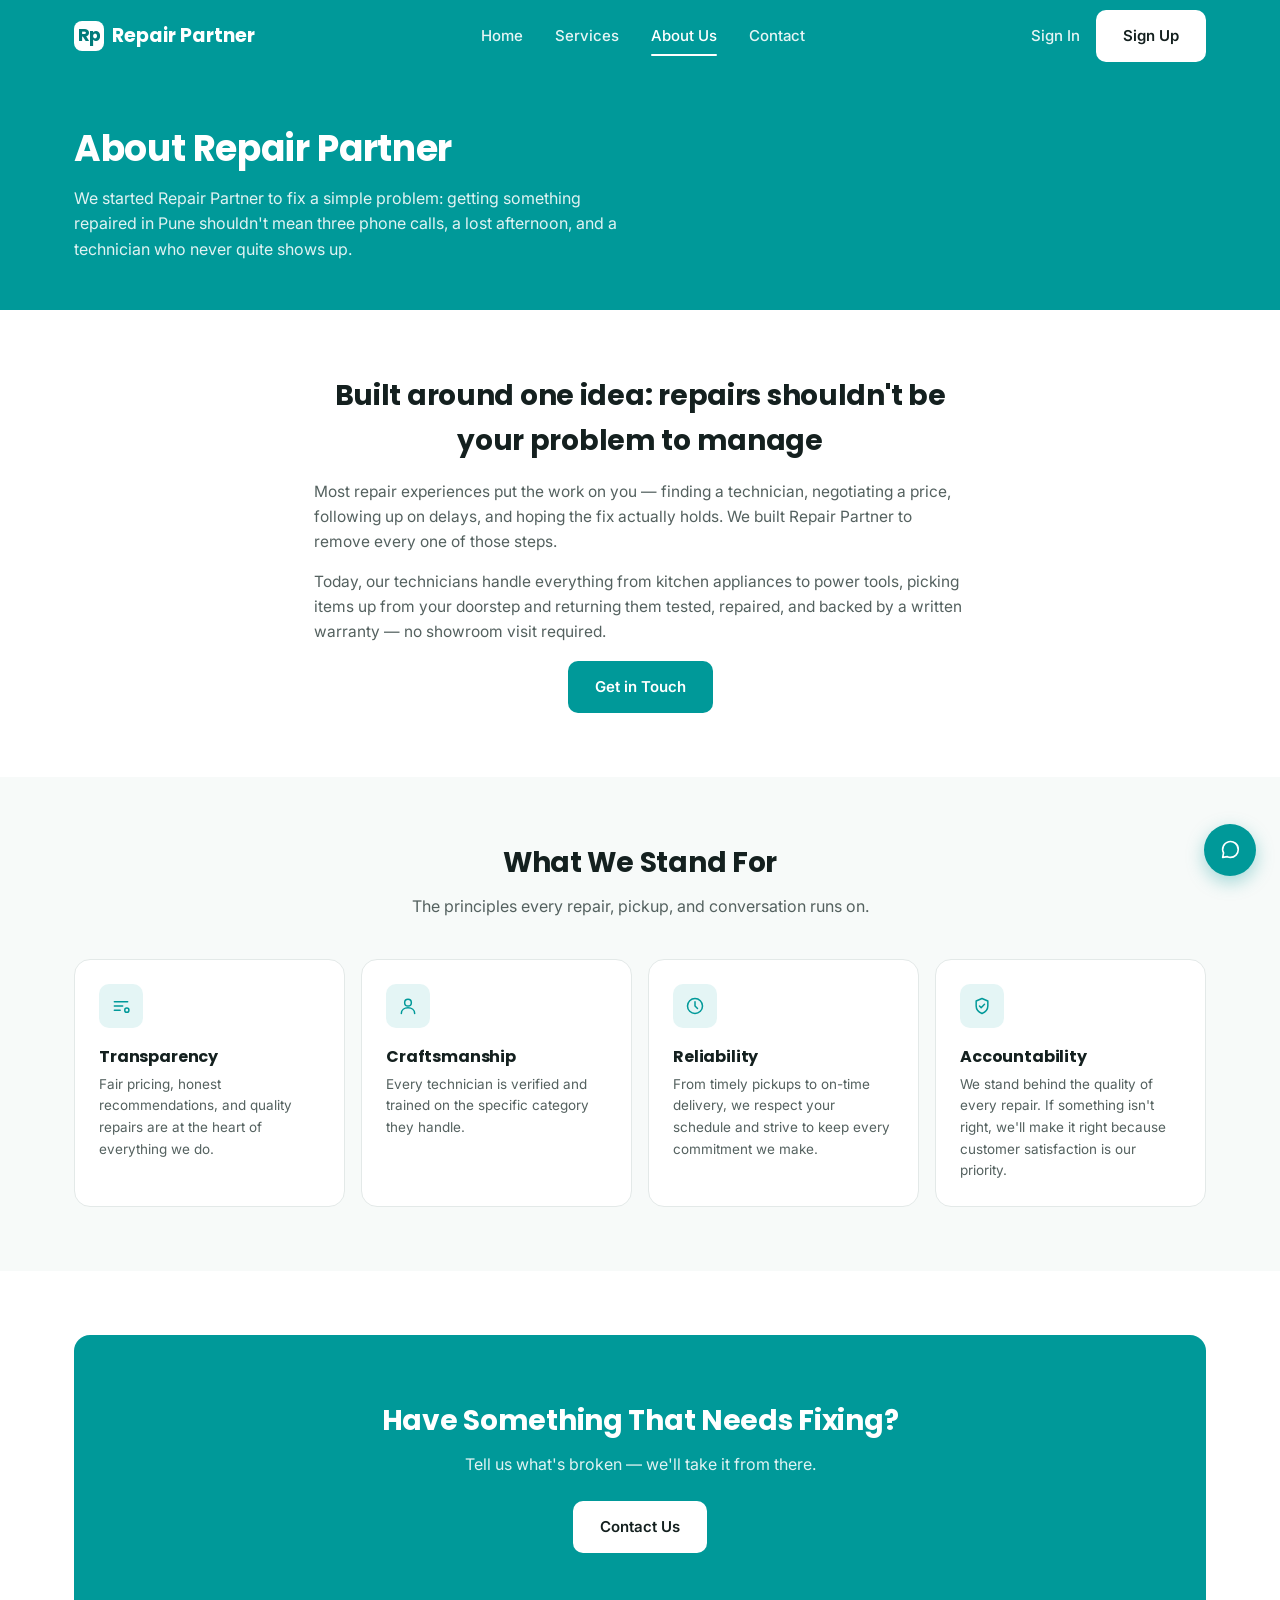
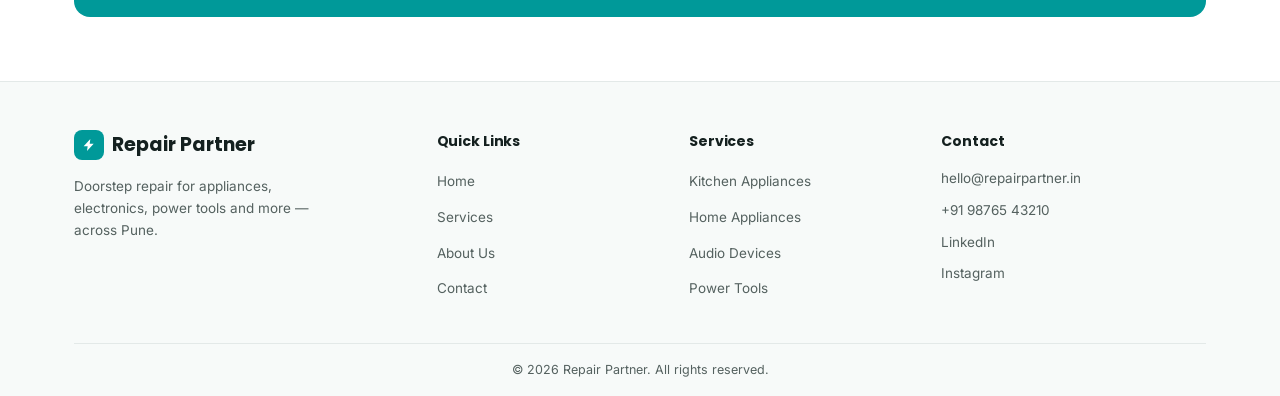
==== about.html @ f571b156 "Adding files" ====
<!DOCTYPE html>
<html lang="en">
<head>
<meta charset="UTF-8">
<meta name="viewport" content="width=device-width, initial-scale=1.0">
<title>About Us — Repair Partner</title>
<link rel="manifest" href="manifest.json">
<meta name="theme-color" content="#009999">
<link rel="icon" href="icon.svg" type="image/svg+xml">
<link rel="apple-touch-icon" href="icon.svg">
<link rel="preconnect" href="https://fonts.googleapis.com">
<link href="https://fonts.googleapis.com/css2?family=Poppins:wght@600;700;800&family=Inter:wght@400;500;600&display=swap" rel="stylesheet">
<style>

:root{
  --teal:#009999;
  --teal-dark:#007a7a;
  --teal-tint:#E4F5F5;
  --ink:#14201F;
  --ink-soft:#54615F;
  --border:#E3E9E8;
  --bg-alt:#F7FAF9;
  --white:#FFFFFF;
  --gold:#F3A712;

  --radius-card:16px;
  --radius-btn:10px;
  --sp-1:8px; --sp-2:16px; --sp-3:24px; --sp-4:32px; --sp-5:40px; --sp-6:48px; --sp-8:64px; --sp-10:80px;
  --container:1180px;
}
*{ margin:0; padding:0; box-sizing:border-box; }
body{ font-family:'Inter', sans-serif; color:var(--ink); background:var(--white); line-height:1.6; -webkit-font-smoothing:antialiased; }
h1,h2,h3,h4{ font-family:'Poppins', sans-serif; font-weight:700; color:var(--ink); letter-spacing:-0.01em; }
a{ text-decoration:none; color:inherit; }
ul{ list-style:none; }
img,svg{ display:block; }
button{ font-family:inherit; cursor:pointer; }

.wrap{ max-width:var(--container); margin:0 auto; padding:0 var(--sp-3); }
section{ padding:var(--sp-8) 0; }

.btn{ display:inline-flex; align-items:center; justify-content:center; gap:8px; font-weight:600; font-size:15px; padding:13px 26px; border-radius:var(--radius-btn); transition:all .18s ease; border:1.5px solid transparent; white-space:nowrap; }
.btn:hover{ transform:translateY(-2px); }
.btn:active{ transform:translateY(0); }
.btn-light{ background:var(--white); color:var(--ink); }
.btn-light:hover{ background:#EFF3F2; }
.btn-primary{ background:var(--teal); color:var(--white); }
.btn-primary:hover{ background:var(--teal-dark); }
.btn-secondary{ background:var(--white); color:var(--ink); border-color:var(--border); }
.btn-secondary:hover{ border-color:var(--teal); color:var(--teal); }

/* Navbar (shared) */
.navbar{ background:var(--teal); }
.nav-inner{ max-width:var(--container); margin:0 auto; padding:0 var(--sp-3); height:72px; display:flex; align-items:center; justify-content:space-between; }
.logo{ display:flex; align-items:center; gap:8px; font-family:'Poppins',sans-serif; font-weight:700; font-size:19px; color:var(--white); }
.logo-mark{ width:30px; height:30px; border-radius:8px; background:var(--white); display:flex; align-items:center; justify-content:center; }
.nav-links{ display:flex; gap:var(--sp-4); }
.nav-links a{ position:relative; color:rgba(255,255,255,0.9); font-size:15px; font-weight:500; padding:4px 0; transition:color .2s ease; }
.nav-links a::after{ content:''; position:absolute; left:0; bottom:-4px; width:0; height:2px; background:var(--white); border-radius:2px; transition:width .25s ease; }
.nav-links a:hover, .nav-links a.active{ color:var(--white); }
.nav-links a:hover::after, .nav-links a.active::after{ width:100%; }
.nav-actions{ display:flex; align-items:center; gap:var(--sp-2); }
.nav-actions .signin{ position:relative; color:rgba(255,255,255,0.9); font-size:15px; font-weight:500; transition:color .2s ease; }
.nav-actions .signin:hover{ color:var(--white); }
.install-btn{
  display:none; align-items:center; gap:6px; background:rgba(255,255,255,0.14); color:var(--white);
  border:1.5px solid rgba(255,255,255,0.4); font-size:13.5px; font-weight:600; padding:9px 14px;
  border-radius:var(--radius-btn); transition:all .18s ease; white-space:nowrap;
}
.install-btn.is-visible{ display:none; }
.install-btn:hover{ background:rgba(255,255,255,0.26); border-color:rgba(255,255,255,0.7); transform:translateY(-2px); }
.install-btn svg{ width:16px; height:16px; flex:none; }
.hamburger{ display:none; width:40px; height:40px; align-items:center; justify-content:center; background:none; border:none; flex:none; }
.hamburger span{ display:block; width:20px; height:2px; background:var(--white); position:relative; }
.hamburger span::before,.hamburger span::after{ content:''; position:absolute; left:0; width:20px; height:2px; background:var(--white); }
.hamburger span::before{ top:-6px; } .hamburger span::after{ top:6px; }
.mobile-drawer{ display:none; flex-direction:column; background:var(--teal-dark); max-height:0; overflow:hidden; transition:max-height .3s ease; }
.mobile-drawer.open{ max-height:360px; overflow-y:auto; }
.mobile-drawer a{ padding:14px var(--sp-3); color:var(--white); font-size:15px; border-top:1px solid rgba(255,255,255,0.15); transition:background .18s ease; }
.mobile-drawer a:hover{ background:rgba(255,255,255,0.08); }
.mobile-drawer-install{
  display:none; width:100%; text-align:left; background:none; border:none; border-top:1px solid rgba(255,255,255,0.15);
  color:var(--white); font-size:15px; padding:14px var(--sp-3); font-family:inherit; cursor:pointer; align-items:center; gap:8px;
}
.mobile-drawer-install.is-visible{ display:flex; }
.mobile-drawer-install:hover{ background:rgba(255,255,255,0.08); }
.mobile-drawer-install svg{ width:16px; height:16px; flex:none; }

/* Page hero */
.page-hero{ background:var(--teal); padding:var(--sp-6) 0; }
.page-hero h1{ color:var(--white); font-size:36px; margin-bottom:8px; }
.page-hero p{ color:rgba(255,255,255,0.88); font-size:16px; max-width:560px; }

.section-head{ text-align:center; max-width:560px; margin:0 auto var(--sp-5); }
.section-head h2{ font-size:28px; margin-bottom:8px; }
.section-head p{ color:var(--ink-soft); font-size:16px; }
.section-alt{ background:var(--bg-alt); }

/* Story */
.story-grid{ display:grid; grid-template-columns:1fr 1fr; gap:var(--sp-6); align-items:center; }
.story-copy h2{ font-size:28px; margin-bottom:var(--sp-2); }
.story-copy p{ color:var(--ink-soft); margin-bottom:var(--sp-2); font-size:15.5px; }
.story-visual{
  background:var(--teal-tint); border-radius:var(--radius-card); padding:var(--sp-5);
  display:grid; grid-template-columns:1fr 1fr; gap:var(--sp-2);
}
.story-stat{ background:var(--white); border-radius:12px; padding:var(--sp-3); text-align:center; }
.story-stat b{ display:block; font-family:'Poppins',sans-serif; font-size:26px; color:var(--teal-dark); }
.story-stat span{ font-size:13px; color:var(--ink-soft); }

/* story-visual hidden per current requirements (kept in markup/CSS for future re-enable) */
.story-visual{ display:none; }
.story-grid{ grid-template-columns:1fr; max-width:700px; margin:0 auto; }
.story-grid .story-copy{ text-align:center; }
.story-grid .story-copy p{ text-align:left; }

/* Values */
.values-grid{ display:grid; grid-template-columns:repeat(4,1fr); gap:var(--sp-2); }
.value-card{ background:var(--white); border:1px solid var(--border); border-radius:var(--radius-card); padding:var(--sp-3); transition:border-color .2s ease, transform .2s ease; }
.value-card:hover{ border-color:var(--teal); transform:translateY(-3px); }
.icon-sq{ width:44px; height:44px; border-radius:10px; background:var(--teal-tint); display:flex; align-items:center; justify-content:center; margin-bottom:var(--sp-2); flex:none; }
.icon-sq svg *{ stroke:var(--teal); }
.value-card h4{ font-size:16px; margin-bottom:4px; }
.value-card p{ font-size:13.5px; color:var(--ink-soft); }

/* Timeline / process */
.timeline{ display:grid; grid-template-columns:repeat(3,1fr); gap:var(--sp-3); }
.timeline-item{ background:var(--white); border:1px solid var(--border); border-radius:var(--radius-card); padding:var(--sp-3); }
.timeline-year{ display:inline-block; font-size:13px; font-weight:700; color:var(--teal-dark); background:var(--teal-tint); padding:4px 12px; border-radius:999px; margin-bottom:var(--sp-2); }
.timeline-item h4{ font-size:16px; margin-bottom:4px; }
.timeline-item p{ font-size:13.5px; color:var(--ink-soft); }

/* CTA banner */
.cta-banner{ background:var(--teal); text-align:center; padding:var(--sp-8) var(--sp-3); border-radius:var(--radius-card); }
.cta-banner h2{ color:var(--white); font-size:28px; margin-bottom:8px; }
.cta-banner p{ color:rgba(255,255,255,0.88); margin-bottom:var(--sp-3); }

/* Footer (shared) */
footer{ background:var(--bg-alt); border-top:1px solid var(--border); }
.footer-grid{ display:grid; grid-template-columns:1.5fr 1fr 1fr 1.2fr; gap:var(--sp-4); padding:var(--sp-6) 0 var(--sp-4); }
.footer-brand .logo{ color:var(--ink); margin-bottom:var(--sp-2); }
.footer-brand .logo-mark{ background:var(--teal); }
.footer-brand .logo-mark svg path{ fill:var(--white); }
.footer-brand p{ font-size:13.5px; color:var(--ink-soft); max-width:250px; }
footer h4{ font-size:14px; margin-bottom:var(--sp-2); }
.footer-links li{ margin-bottom:10px; }
.footer-links a{ font-size:13.5px; color:var(--ink-soft); }
.footer-links a:hover{ color:var(--teal); }
.footer-contact li{ font-size:13.5px; color:var(--ink-soft); margin-bottom:10px; }
.footer-contact a:hover{ color:var(--teal); }
.footer-bottom{ border-top:1px solid var(--border); text-align:center; padding:var(--sp-2) 0; font-size:12.5px; color:var(--ink-soft); }

.chat-fab{ position:fixed; bottom:24px; right:24px; width:52px; height:52px; border-radius:50%; background:var(--teal); display:flex; align-items:center; justify-content:center; box-shadow:0 6px 18px rgba(0,153,153,0.35); z-index:50; }

@media (max-width:900px){
  section{ padding:var(--sp-6) 0; }
  .nav-links, .nav-actions .signin{ display:none; }
  .hamburger{ display:flex; }
  .mobile-drawer{ display:flex; }
  .page-hero h1{ font-size:28px; }
  .story-grid{ grid-template-columns:1fr; gap:var(--sp-4); }
  .values-grid{ grid-template-columns:1fr 1fr; }
  .timeline{ grid-template-columns:1fr; }
  .footer-grid{ grid-template-columns:1fr 1fr; gap:var(--sp-3); }
  .footer-brand{ grid-column:1/-1; }
}
@media (max-width:480px){
  .values-grid{ grid-template-columns:1fr; }
  .footer-grid{ grid-template-columns:1fr; }
  .install-btn.is-visible{ display:none; }
}
</style>
</head>
<body>

<header class="navbar">
  <div class="nav-inner">
    <div class="logo">
    <span class="logo-mark">
        <svg width="22" height="22" viewBox="0 0 64 64" xmlns="http://www.w3.org/2000/svg">
            <text
                x="50%"
                y="52%"
                text-anchor="middle"
                dominant-baseline="middle"
                font-family="Poppins, Arial, sans-serif"
                font-size="52"
                font-weight="650"
                letter-spacing="-2"
                fill="#007A7A">
                Rp
            </text>
        </svg>
    </span>
    Repair Partner
</div>
    <nav class="nav-links">
      <a href="index.html">Home</a>
      <a href="services.html">Services</a>
      <a href="about.html" class="active">About Us</a>
      <a href="contact.html">Contact</a>
    </nav>
    <div class="nav-actions">
      <button class="install-btn" id="installAppBtn" aria-label="Install App" type="button">
        <svg viewBox="0 0 24 24" fill="none"><path d="M12 3v12m0 0l-4-4m4 4l4-4M5 17v2a2 2 0 002 2h10a2 2 0 002-2v-2" stroke="currentColor" stroke-width="1.8" stroke-linecap="round" stroke-linejoin="round"/></svg>
        <span>Install App</span>
      </button>
      <a href="signin.html" class="signin">Sign In</a>
      <a href="signup.html" class="btn btn-light">Sign Up</a>
      <button class="hamburger" aria-label="Menu" onclick="document.querySelector('.mobile-drawer').classList.toggle('open')"><span></span></button>
    </div>
  </div>
  <div class="mobile-drawer">
    <a href="index.html">Home</a>
    <a href="services.html">Services</a>
    <a href="about.html">About Us</a>
    <a href="contact.html">Contact</a>
    <a href="signin.html">Sign In</a>
    <a href="signup.html">Sign Up</a>
    <button class="mobile-drawer-install" id="installAppBtnMobile" type="button">
      <svg viewBox="0 0 24 24" fill="none"><path d="M12 3v12m0 0l-4-4m4 4l4-4M5 17v2a2 2 0 002 2h10a2 2 0 002-2v-2" stroke="currentColor" stroke-width="1.8" stroke-linecap="round" stroke-linejoin="round"/></svg>
      Install App
    </button>
  </div>
</header>

<section class="page-hero">
  <div class="wrap">
    <h1>About Repair Partner</h1>
    <p>We started Repair Partner to fix a simple problem: getting something repaired in Pune shouldn't mean three phone calls, a lost afternoon, and a technician who never quite shows up.</p>
  </div>
</section>

<!-- STORY -->
<section>
  <div class="wrap story-grid">
    <div class="story-copy">
      <h2>Built around one idea: repairs shouldn't be your problem to manage</h2>
      <p>Most repair experiences put the work on you — finding a technician, negotiating a price, following up on delays, and hoping the fix actually holds. We built Repair Partner to remove every one of those steps.</p>
      <p>Today, our technicians handle everything from kitchen appliances to power tools, picking items up from your doorstep and returning them tested, repaired, and backed by a written warranty — no showroom visit required.</p>
      <a href="contact.html" class="btn btn-primary">Get in Touch</a>
    </div>
    <div class="story-visual">
      <div class="story-stat"><b>2000+</b><span>Repairs Completed</span></div>
      <div class="story-stat"><b>24–48 hrs</b><span>Avg. Turnaround</span></div>
      <div class="story-stat"><b>4.9★</b><span>Customer Rating</span></div>
      <div class="story-stat"><b>10+</b><span>Categories Repaired</span></div>
    </div>
  </div>
</section>

<!-- VALUES -->
<section class="section-alt">
  <div class="wrap">
    <div class="section-head">
      <h2>What We Stand For</h2>
      <p>The principles every repair, pickup, and conversation runs on.</p>
    </div>
    <div class="values-grid">
      <div class="value-card">
        <div class="icon-sq"><svg width="20" height="20" viewBox="0 0 24 24" fill="none"><path d="M4 7h16M4 12h10M4 17h7" stroke-width="1.8" stroke-linecap="round"/><circle cx="19" cy="17" r="2.5" stroke-width="1.8"/></svg></div>
        <h4>Transparency</h4>
        <p>Fair pricing, honest recommendations, and quality repairs are at the heart of everything we do.</p>
      </div>
      <div class="value-card">
        <div class="icon-sq"><svg width="20" height="20" viewBox="0 0 24 24" fill="none"><circle cx="12" cy="8" r="4" stroke-width="1.8"/><path d="M4 21c0-4.4 3.6-7 8-7s8 2.6 8 7" stroke-width="1.8" stroke-linecap="round"/></svg></div>
        <h4>Craftsmanship</h4>
        <p>Every technician is verified and trained on the specific category they handle.</p>
      </div>
      <div class="value-card">
        <div class="icon-sq"><svg width="20" height="20" viewBox="0 0 24 24" fill="none"><circle cx="12" cy="12" r="9" stroke-width="1.8"/><path d="M12 7v5l3 3" stroke-width="1.8" stroke-linecap="round"/></svg></div>
        <h4>Reliability</h4>
        <p>From timely pickups to on-time delivery, we respect your schedule and strive to keep every commitment we make.</p>
      </div>
      <div class="value-card">
        <div class="icon-sq"><svg width="20" height="20" viewBox="0 0 24 24" fill="none"><path d="M12 3l7 3v6c0 5-3.5 7.5-7 9-3.5-1.5-7-4-7-9V6l7-3z" stroke-width="1.8" stroke-linejoin="round"/><path d="M9 12l2 2 4-4" stroke-width="1.8" stroke-linecap="round" stroke-linejoin="round"/></svg></div>
        <h4>Accountability</h4>
        <p>We stand behind the quality of every repair. If something isn't right, we'll make it right because customer satisfaction is our priority.</p>
      </div>
    </div>
  </div>
</section>

<!-- CTA -->
<section>
  <div class="wrap">
    <div class="cta-banner">
      <h2>Have Something That Needs Fixing?</h2>
      <p>Tell us what's broken — we'll take it from there.</p>
      <a href="contact.html" class="btn btn-light">Contact Us</a>
    </div>
  </div>
</section>

<footer id="contact">
  <div class="wrap">
    <div class="footer-grid">
      <div class="footer-brand">
        <div class="logo"><span class="logo-mark"><svg width="16" height="16" viewBox="0 0 24 24" fill="none"><path d="M14 3L4 14h6l-1 7 10-11h-6l1-7z"/></svg></span>Repair Partner</div>
        <p>Doorstep repair for appliances, electronics, power tools and more — across Pune.</p>
      </div>
      <div>
        <h4>Quick Links</h4>
        <ul class="footer-links">
          <li><a href="index.html">Home</a></li>
          <li><a href="services.html">Services</a></li>
          <li><a href="about.html">About Us</a></li>
          <li><a href="contact.html">Contact</a></li>
        </ul>
      </div>
      <div>
        <h4>Services</h4>
        <ul class="footer-links">
          <li><a href="services.html">Kitchen Appliances</a></li>
          <li><a href="services.html">Home Appliances</a></li>
          <li><a href="services.html">Audio Devices</a></li>
          <li><a href="services.html">Power Tools</a></li>
        </ul>
      </div>
      <div>
        <h4>Contact</h4>
        <ul class="footer-contact">
          <li><a href="mailto:hello@repairpartner.in">hello@repairpartner.in</a></li>
          <li><a href="tel:+919876543210">+91 98765 43210</a></li>
          <li><a href="#">LinkedIn</a></li>
          <li><a href="#">Instagram</a></li>
        </ul>
      </div>
    </div>
    <div class="footer-bottom">© 2026 Repair Partner. All rights reserved.</div>
  </div>
</footer>

<a href="contact.html" class="chat-fab" aria-label="Chat with us">
  <svg width="22" height="22" viewBox="0 0 24 24" fill="none"><path d="M21 11.5a8.5 8.5 0 01-8.5 8.5c-1.2 0-2.3-.25-3.3-.7L4 20l1-4.8A8.5 8.5 0 1121 11.5z" stroke="white" stroke-width="1.8" stroke-linejoin="round"/></svg>
</a>

<script>
(function(){
  let deferredPrompt = null;
  const desktopBtn = document.getElementById('installAppBtn');
  const mobileBtn = document.getElementById('installAppBtnMobile');

  window.addEventListener('beforeinstallprompt', (e) => {
    e.preventDefault();
    deferredPrompt = e;
    if(desktopBtn) desktopBtn.classList.add('is-visible');
    if(mobileBtn) mobileBtn.classList.add('is-visible');
  });

  async function doInstall(){
    if(!deferredPrompt) return;
    deferredPrompt.prompt();
    await deferredPrompt.userChoice;
    deferredPrompt = null;
    if(desktopBtn) desktopBtn.classList.remove('is-visible');
    if(mobileBtn) mobileBtn.classList.remove('is-visible');
  }
  if(desktopBtn) desktopBtn.addEventListener('click', doInstall);
  if(mobileBtn) mobileBtn.addEventListener('click', doInstall);

  window.addEventListener('appinstalled', () => {
    if(desktopBtn) desktopBtn.classList.remove('is-visible');
    if(mobileBtn) mobileBtn.classList.remove('is-visible');
  });

  if('serviceWorker' in navigator){
    window.addEventListener('load', () => {
      navigator.serviceWorker.register('sw.js').catch(() => {});
    });
  }
})();
</script>

</body>
</html>
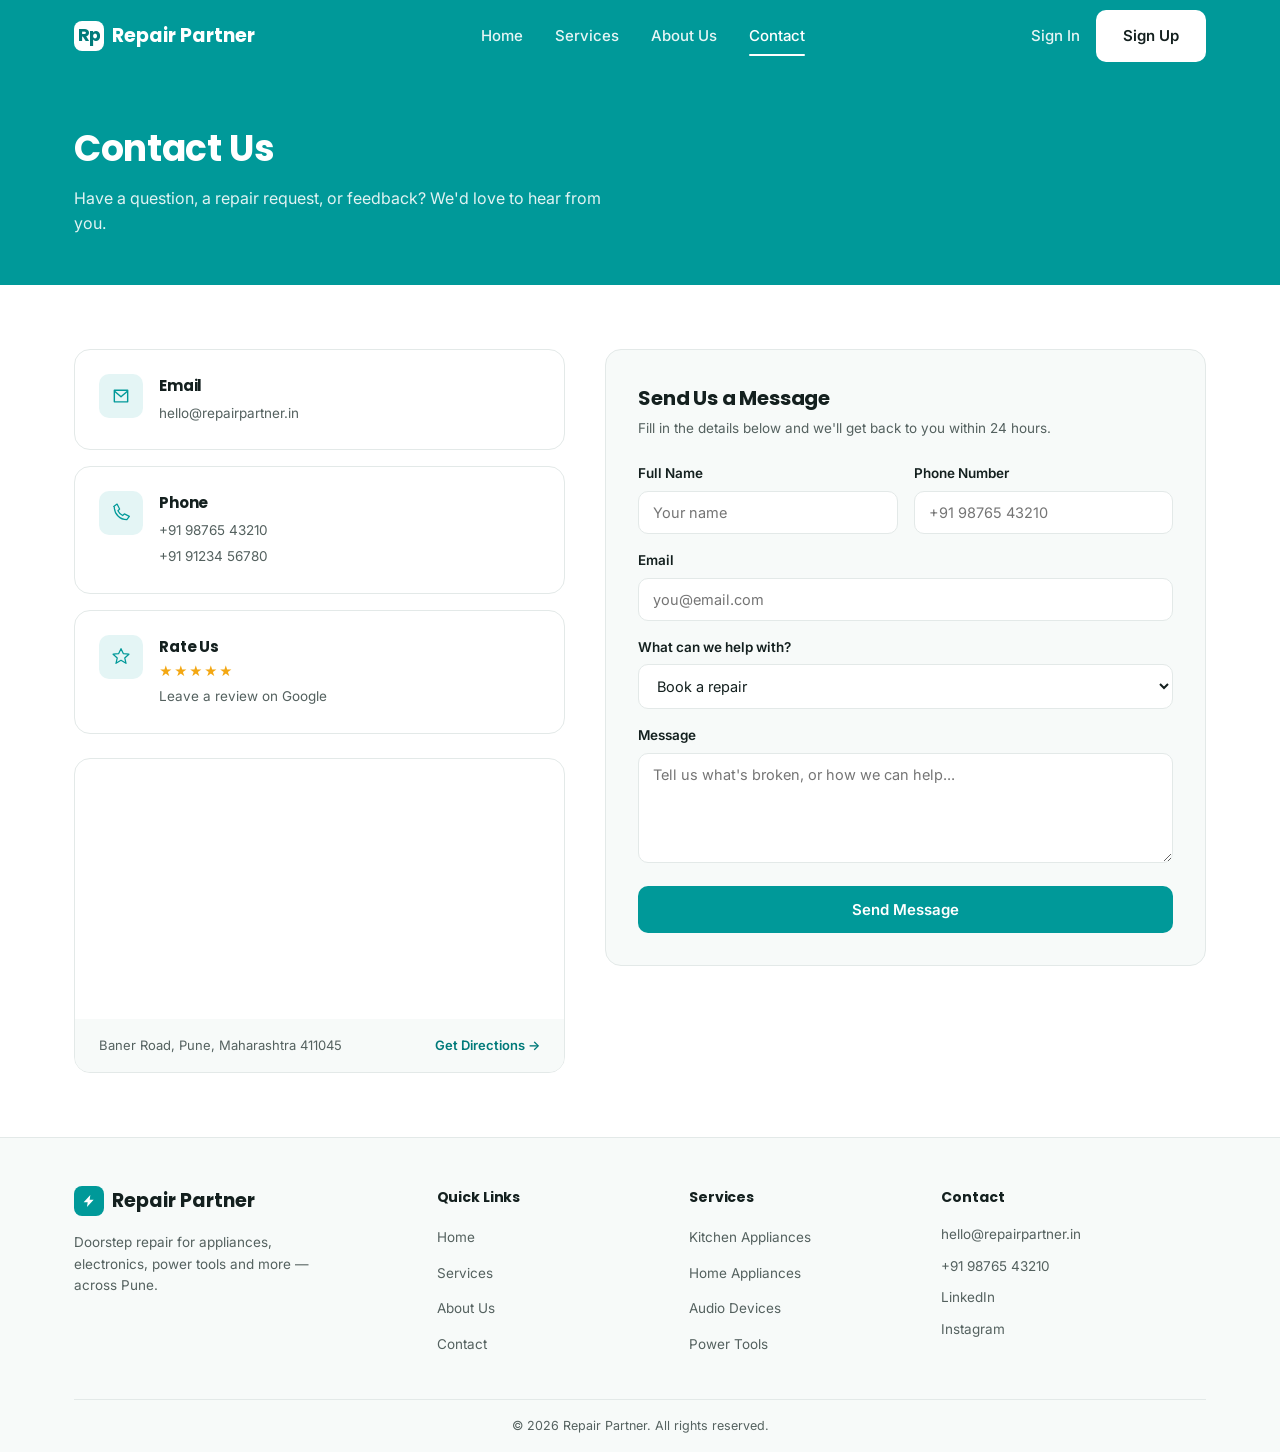
==== commit 45d69d03: "Change About Us page to Contact Us page Updated the About Us page to a Contact Us page with new layo" ====
--- a/about.html
+++ b/about.html
@@ -3,7 +3,7 @@
 <head>
 <meta charset="UTF-8">
 <meta name="viewport" content="width=device-width, initial-scale=1.0">
-<title>About Us — Repair Partner</title>
+<title>Contact Us — Repair Partner</title>
 <link rel="manifest" href="manifest.json">
 <meta name="theme-color" content="#009999">
 <link rel="icon" href="icon.svg" type="image/svg+xml">
@@ -44,10 +44,8 @@
 .btn:active{ transform:translateY(0); }
 .btn-light{ background:var(--white); color:var(--ink); }
 .btn-light:hover{ background:#EFF3F2; }
-.btn-primary{ background:var(--teal); color:var(--white); }
+.btn-primary{ background:var(--teal); color:var(--white); width:100%; }
 .btn-primary:hover{ background:var(--teal-dark); }
-.btn-secondary{ background:var(--white); color:var(--ink); border-color:var(--border); }
-.btn-secondary:hover{ border-color:var(--teal); color:var(--teal); }
 
 /* Navbar (shared) */
 .navbar{ background:var(--teal); }
@@ -63,8 +61,8 @@
 .nav-actions .signin{ position:relative; color:rgba(255,255,255,0.9); font-size:15px; font-weight:500; transition:color .2s ease; }
 .nav-actions .signin:hover{ color:var(--white); }
 .install-btn{
-  display:none; align-items:center; gap:6px; background:rgba(255,255,255,0.14); color:var(--white);
-  border:1.5px solid rgba(255,255,255,0.4); font-size:13.5px; font-weight:600; padding:9px 14px;
+  display:none; align-items:center; gap:6px; background:#007A7A; color:var(--white);
+  border:1.5px solid rgba(255,255,255,0.4); font-size:13.5px; font-weight:600; padding:9px 7px;
   border-radius:var(--radius-btn); transition:all .18s ease; white-space:nowrap;
 }
 .install-btn.is-visible{ display:none; }
@@ -82,7 +80,7 @@
   display:none; width:100%; text-align:left; background:none; border:none; border-top:1px solid rgba(255,255,255,0.15);
   color:var(--white); font-size:15px; padding:14px var(--sp-3); font-family:inherit; cursor:pointer; align-items:center; gap:8px;
 }
-.mobile-drawer-install.is-visible{ display:flex; }
+.mobile-drawer-install.is-visible{ display:none; }
 .mobile-drawer-install:hover{ background:rgba(255,255,255,0.08); }
 .mobile-drawer-install svg{ width:16px; height:16px; flex:none; }
 
@@ -91,49 +89,45 @@
 .page-hero h1{ color:var(--white); font-size:36px; margin-bottom:8px; }
 .page-hero p{ color:rgba(255,255,255,0.88); font-size:16px; max-width:560px; }
 
-.section-head{ text-align:center; max-width:560px; margin:0 auto var(--sp-5); }
-.section-head h2{ font-size:28px; margin-bottom:8px; }
-.section-head p{ color:var(--ink-soft); font-size:16px; }
-.section-alt{ background:var(--bg-alt); }
-
-/* Story */
-.story-grid{ display:grid; grid-template-columns:1fr 1fr; gap:var(--sp-6); align-items:center; }
-.story-copy h2{ font-size:28px; margin-bottom:var(--sp-2); }
-.story-copy p{ color:var(--ink-soft); margin-bottom:var(--sp-2); font-size:15.5px; }
-.story-visual{
-  background:var(--teal-tint); border-radius:var(--radius-card); padding:var(--sp-5);
-  display:grid; grid-template-columns:1fr 1fr; gap:var(--sp-2);
-}
-.story-stat{ background:var(--white); border-radius:12px; padding:var(--sp-3); text-align:center; }
-.story-stat b{ display:block; font-family:'Poppins',sans-serif; font-size:26px; color:var(--teal-dark); }
-.story-stat span{ font-size:13px; color:var(--ink-soft); }
-
-/* story-visual hidden per current requirements (kept in markup/CSS for future re-enable) */
-.story-visual{ display:none; }
-.story-grid{ grid-template-columns:1fr; max-width:700px; margin:0 auto; }
-.story-grid .story-copy{ text-align:center; }
-.story-grid .story-copy p{ text-align:left; }
-
-/* Values */
-.values-grid{ display:grid; grid-template-columns:repeat(4,1fr); gap:var(--sp-2); }
-.value-card{ background:var(--white); border:1px solid var(--border); border-radius:var(--radius-card); padding:var(--sp-3); transition:border-color .2s ease, transform .2s ease; }
-.value-card:hover{ border-color:var(--teal); transform:translateY(-3px); }
-.icon-sq{ width:44px; height:44px; border-radius:10px; background:var(--teal-tint); display:flex; align-items:center; justify-content:center; margin-bottom:var(--sp-2); flex:none; }
+.icon-sq{ width:44px; height:44px; border-radius:10px; background:var(--teal-tint); display:flex; align-items:center; justify-content:center; flex:none; }
 .icon-sq svg *{ stroke:var(--teal); }
-.value-card h4{ font-size:16px; margin-bottom:4px; }
-.value-card p{ font-size:13.5px; color:var(--ink-soft); }
-
-/* Timeline / process */
-.timeline{ display:grid; grid-template-columns:repeat(3,1fr); gap:var(--sp-3); }
-.timeline-item{ background:var(--white); border:1px solid var(--border); border-radius:var(--radius-card); padding:var(--sp-3); }
-.timeline-year{ display:inline-block; font-size:13px; font-weight:700; color:var(--teal-dark); background:var(--teal-tint); padding:4px 12px; border-radius:999px; margin-bottom:var(--sp-2); }
-.timeline-item h4{ font-size:16px; margin-bottom:4px; }
-.timeline-item p{ font-size:13.5px; color:var(--ink-soft); }
-
-/* CTA banner */
-.cta-banner{ background:var(--teal); text-align:center; padding:var(--sp-8) var(--sp-3); border-radius:var(--radius-card); }
-.cta-banner h2{ color:var(--white); font-size:28px; margin-bottom:8px; }
-.cta-banner p{ color:rgba(255,255,255,0.88); margin-bottom:var(--sp-3); }
+
+/* Contact layout */
+.contact-grid{ display:grid; grid-template-columns:0.9fr 1.1fr; gap:var(--sp-5); align-items:start; }
+
+.info-card{
+  display:flex; gap:var(--sp-2); align-items:flex-start;
+  background:var(--white); border:1px solid var(--border); border-radius:var(--radius-card);
+  padding:var(--sp-3); margin-bottom:var(--sp-2); transition:border-color .2s ease;
+}
+.info-card:hover{ border-color:var(--teal); }
+.info-card h4{ font-size:15px; margin-bottom:2px; }
+.info-card p, .info-card a.info-value{ font-size:13.5px; color:var(--ink-soft); }
+.info-card a.info-value:hover{ color:var(--teal); }
+.stars-inline{ color:var(--gold); font-size:13px; letter-spacing:1px; margin-bottom:2px; }
+
+.map-card{
+  border:1px solid var(--border); border-radius:var(--radius-card); overflow:hidden; margin-top:var(--sp-3);
+}
+.map-card iframe{ width:100%; height:260px; border:0; display:block; }
+.map-caption{ padding:var(--sp-2) var(--sp-3); display:flex; align-items:center; justify-content:space-between; background:var(--bg-alt); }
+.map-caption span{ font-size:13px; color:var(--ink-soft); }
+.map-caption a{ font-size:13px; font-weight:600; color:var(--teal-dark); }
+
+/* Form */
+.form-card{ background:var(--bg-alt); border:1px solid var(--border); border-radius:var(--radius-card); padding:var(--sp-4); }
+.form-card h3{ font-size:20px; margin-bottom:4px; }
+.form-card > p{ font-size:13.5px; color:var(--ink-soft); margin-bottom:var(--sp-3); }
+.field{ margin-bottom:var(--sp-2); }
+.field label{ display:block; font-size:13.5px; font-weight:600; margin-bottom:6px; }
+.field input, .field select, .field textarea{
+  width:100%; font-family:inherit; font-size:14.5px; color:var(--ink);
+  background:var(--white); border:1.5px solid var(--border); border-radius:var(--radius-btn);
+  padding:12px 14px; transition:border-color .18s ease;
+}
+.field input:focus, .field select:focus, .field textarea:focus{ outline:none; border-color:var(--teal); }
+.field textarea{ resize:vertical; min-height:110px; }
+.field-row{ display:grid; grid-template-columns:1fr 1fr; gap:var(--sp-2); }
 
 /* Footer (shared) */
 footer{ background:var(--bg-alt); border-top:1px solid var(--border); }
@@ -150,24 +144,41 @@
 .footer-contact a:hover{ color:var(--teal); }
 .footer-bottom{ border-top:1px solid var(--border); text-align:center; padding:var(--sp-2) 0; font-size:12.5px; color:var(--ink-soft); }
 
-.chat-fab{ position:fixed; bottom:24px; right:24px; width:52px; height:52px; border-radius:50%; background:var(--teal); display:flex; align-items:center; justify-content:center; box-shadow:0 6px 18px rgba(0,153,153,0.35); z-index:50; }
-
 @media (max-width:900px){
   section{ padding:var(--sp-6) 0; }
+  .btn{ display: none;}
   .nav-links, .nav-actions .signin{ display:none; }
   .hamburger{ display:flex; }
   .mobile-drawer{ display:flex; }
   .page-hero h1{ font-size:28px; }
-  .story-grid{ grid-template-columns:1fr; gap:var(--sp-4); }
-  .values-grid{ grid-template-columns:1fr 1fr; }
-  .timeline{ grid-template-columns:1fr; }
+  .contact-grid{ grid-template-columns:1fr; gap:var(--sp-4); }
+  .field-row{ grid-template-columns:1fr; }
   .footer-grid{ grid-template-columns:1fr 1fr; gap:var(--sp-3); }
   .footer-brand{ grid-column:1/-1; }
 }
 @media (max-width:480px){
-  .values-grid{ grid-template-columns:1fr; }
+  .logo {
+    position: relative;
+    font-size: 0; /* hides original "Repair Partner" text */
+  }
+
+  /* Keep the Rp mark visible */
+  .logo .logo-mark {
+    margin-right: -6px;
+    font-size: initial; /* restore size for SVG */
+  }
+
+  /* Inject stacked text */
+  .logo::after {
+    content: "Repair\A Partner"; /* stacked text */
+    white-space: pre;            /* respect line break */
+    font-size: 16px;
+    font-weight: 600;
+    line-height: 1.1;
+    color: var(--white);
+  }
   .footer-grid{ grid-template-columns:1fr; }
-  .install-btn.is-visible{ display:none; }
+  .install-btn.is-visible{ display:flex; }
 }
 </style>
 </head>
@@ -197,8 +208,8 @@
     <nav class="nav-links">
       <a href="index.html">Home</a>
       <a href="services.html">Services</a>
-      <a href="about.html" class="active">About Us</a>
-      <a href="contact.html">Contact</a>
+      <a href="about.html">About Us</a>
+      <a href="contact.html" class="active">Contact</a>
     </nav>
     <div class="nav-actions">
       <button class="install-btn" id="installAppBtn" aria-label="Install App" type="button">
@@ -226,69 +237,87 @@
 
 <section class="page-hero">
   <div class="wrap">
-    <h1>About Repair Partner</h1>
-    <p>We started Repair Partner to fix a simple problem: getting something repaired in Pune shouldn't mean three phone calls, a lost afternoon, and a technician who never quite shows up.</p>
+    <h1>Contact Us</h1>
+    <p>Have a question, a repair request, or feedback? We'd love to hear from you.</p>
   </div>
 </section>
 
-<!-- STORY -->
 <section>
-  <div class="wrap story-grid">
-    <div class="story-copy">
-      <h2>Built around one idea: repairs shouldn't be your problem to manage</h2>
-      <p>Most repair experiences put the work on you — finding a technician, negotiating a price, following up on delays, and hoping the fix actually holds. We built Repair Partner to remove every one of those steps.</p>
-      <p>Today, our technicians handle everything from kitchen appliances to power tools, picking items up from your doorstep and returning them tested, repaired, and backed by a written warranty — no showroom visit required.</p>
-      <a href="contact.html" class="btn btn-primary">Get in Touch</a>
+  <div class="wrap contact-grid">
+
+    <!-- LEFT: contact info + map -->
+    <div>
+      <div class="info-card">
+        <div class="icon-sq"><svg width="20" height="20" viewBox="0 0 24 24" fill="none"><path d="M4 5h16v14H4z" stroke-width="1.7" stroke-linejoin="round"/><path d="M4 6l8 7 8-7" stroke-width="1.7" stroke-linejoin="round"/></svg></div>
+        <div>
+          <h4>Email</h4>
+          <a class="info-value" href="mailto:hello@repairpartner.in">hello@repairpartner.in</a>
+        </div>
+      </div>
+
+      <div class="info-card">
+        <div class="icon-sq"><svg width="20" height="20" viewBox="0 0 24 24" fill="none"><path d="M4 5c0 8.3 6.7 15 15 15l3-4-6-3-2 2c-2.5-1.2-4.5-3.2-5.7-5.7l2-2-3-6-4 3z" stroke-width="1.5" stroke-linejoin="round"/></svg></div>
+        <div>
+          <h4>Phone</h4>
+          <a class="info-value" href="tel:+919876543210">+91 98765 43210</a><br>
+          <a class="info-value" href="tel:+919123456780">+91 91234 56780</a>
+        </div>
+      </div>
+
+      <div class="info-card">
+        <div class="icon-sq"><svg width="20" height="20" viewBox="0 0 24 24" fill="none"><path d="M12 2l2.9 6 6.6.6-5 4.5 1.5 6.5-6-3.6-6 3.6 1.5-6.5-5-4.5 6.6-.6z" stroke-width="1.5" stroke-linejoin="round"/></svg></div>
+        <div>
+          <h4>Rate Us</h4>
+          <div class="stars-inline">★★★★★</div>
+          <a class="info-value" href="#" target="_blank" rel="noopener">Leave a review on Google</a>
+        </div>
+      </div>
+
+      <div class="map-card">
+        <iframe src="https://www.google.com/maps?q=Baner,Pune,Maharashtra&output=embed" loading="lazy" title="Repair Partner location map" referrerpolicy="no-referrer-when-downgrade"></iframe>
+        <div class="map-caption">
+          <span>Baner Road, Pune, Maharashtra 411045</span>
+          <a href="https://www.google.com/maps?q=Baner,Pune,Maharashtra" target="_blank" rel="noopener">Get Directions →</a>
+        </div>
+      </div>
     </div>
-    <div class="story-visual">
-      <div class="story-stat"><b>2000+</b><span>Repairs Completed</span></div>
-      <div class="story-stat"><b>24–48 hrs</b><span>Avg. Turnaround</span></div>
-      <div class="story-stat"><b>4.9★</b><span>Customer Rating</span></div>
-      <div class="story-stat"><b>10+</b><span>Categories Repaired</span></div>
+
+    <!-- RIGHT: message form -->
+    <div class="form-card">
+      <h3>Send Us a Message</h3>
+      <p>Fill in the details below and we'll get back to you within 24 hours.</p>
+      <form onsubmit="return false;">
+        <div class="field-row">
+          <div class="field">
+            <label for="name">Full Name</label>
+            <input id="name" type="text" placeholder="Your name" required>
+          </div>
+          <div class="field">
+            <label for="phone">Phone Number</label>
+            <input id="phone" type="tel" placeholder="+91 98765 43210" required>
+          </div>
+        </div>
+        <div class="field">
+          <label for="email">Email</label>
+          <input id="email" type="email" placeholder="you@email.com" required>
+        </div>
+        <div class="field">
+          <label for="topic">What can we help with?</label>
+          <select id="topic">
+            <option>Book a repair</option>
+            <option>Bulk / business repair enquiry</option>
+            <option>Order status</option>
+            <option>General question</option>
+          </select>
+        </div>
+        <div class="field">
+          <label for="message">Message</label>
+          <textarea id="message" placeholder="Tell us what's broken, or how we can help..." required></textarea>
+        </div>
+        <button type="submit" class="btn btn-primary">Send Message</button>
+      </form>
     </div>
-  </div>
-</section>
-
-<!-- VALUES -->
-<section class="section-alt">
-  <div class="wrap">
-    <div class="section-head">
-      <h2>What We Stand For</h2>
-      <p>The principles every repair, pickup, and conversation runs on.</p>
-    </div>
-    <div class="values-grid">
-      <div class="value-card">
-        <div class="icon-sq"><svg width="20" height="20" viewBox="0 0 24 24" fill="none"><path d="M4 7h16M4 12h10M4 17h7" stroke-width="1.8" stroke-linecap="round"/><circle cx="19" cy="17" r="2.5" stroke-width="1.8"/></svg></div>
-        <h4>Transparency</h4>
-        <p>Fair pricing, honest recommendations, and quality repairs are at the heart of everything we do.</p>
-      </div>
-      <div class="value-card">
-        <div class="icon-sq"><svg width="20" height="20" viewBox="0 0 24 24" fill="none"><circle cx="12" cy="8" r="4" stroke-width="1.8"/><path d="M4 21c0-4.4 3.6-7 8-7s8 2.6 8 7" stroke-width="1.8" stroke-linecap="round"/></svg></div>
-        <h4>Craftsmanship</h4>
-        <p>Every technician is verified and trained on the specific category they handle.</p>
-      </div>
-      <div class="value-card">
-        <div class="icon-sq"><svg width="20" height="20" viewBox="0 0 24 24" fill="none"><circle cx="12" cy="12" r="9" stroke-width="1.8"/><path d="M12 7v5l3 3" stroke-width="1.8" stroke-linecap="round"/></svg></div>
-        <h4>Reliability</h4>
-        <p>From timely pickups to on-time delivery, we respect your schedule and strive to keep every commitment we make.</p>
-      </div>
-      <div class="value-card">
-        <div class="icon-sq"><svg width="20" height="20" viewBox="0 0 24 24" fill="none"><path d="M12 3l7 3v6c0 5-3.5 7.5-7 9-3.5-1.5-7-4-7-9V6l7-3z" stroke-width="1.8" stroke-linejoin="round"/><path d="M9 12l2 2 4-4" stroke-width="1.8" stroke-linecap="round" stroke-linejoin="round"/></svg></div>
-        <h4>Accountability</h4>
-        <p>We stand behind the quality of every repair. If something isn't right, we'll make it right because customer satisfaction is our priority.</p>
-      </div>
-    </div>
-  </div>
-</section>
-
-<!-- CTA -->
-<section>
-  <div class="wrap">
-    <div class="cta-banner">
-      <h2>Have Something That Needs Fixing?</h2>
-      <p>Tell us what's broken — we'll take it from there.</p>
-      <a href="contact.html" class="btn btn-light">Contact Us</a>
-    </div>
+
   </div>
 </section>
 
@@ -330,10 +359,6 @@
     <div class="footer-bottom">© 2026 Repair Partner. All rights reserved.</div>
   </div>
 </footer>
-
-<a href="contact.html" class="chat-fab" aria-label="Chat with us">
-  <svg width="22" height="22" viewBox="0 0 24 24" fill="none"><path d="M21 11.5a8.5 8.5 0 01-8.5 8.5c-1.2 0-2.3-.25-3.3-.7L4 20l1-4.8A8.5 8.5 0 1121 11.5z" stroke="white" stroke-width="1.8" stroke-linejoin="round"/></svg>
-</a>
 
 <script>
 (function(){
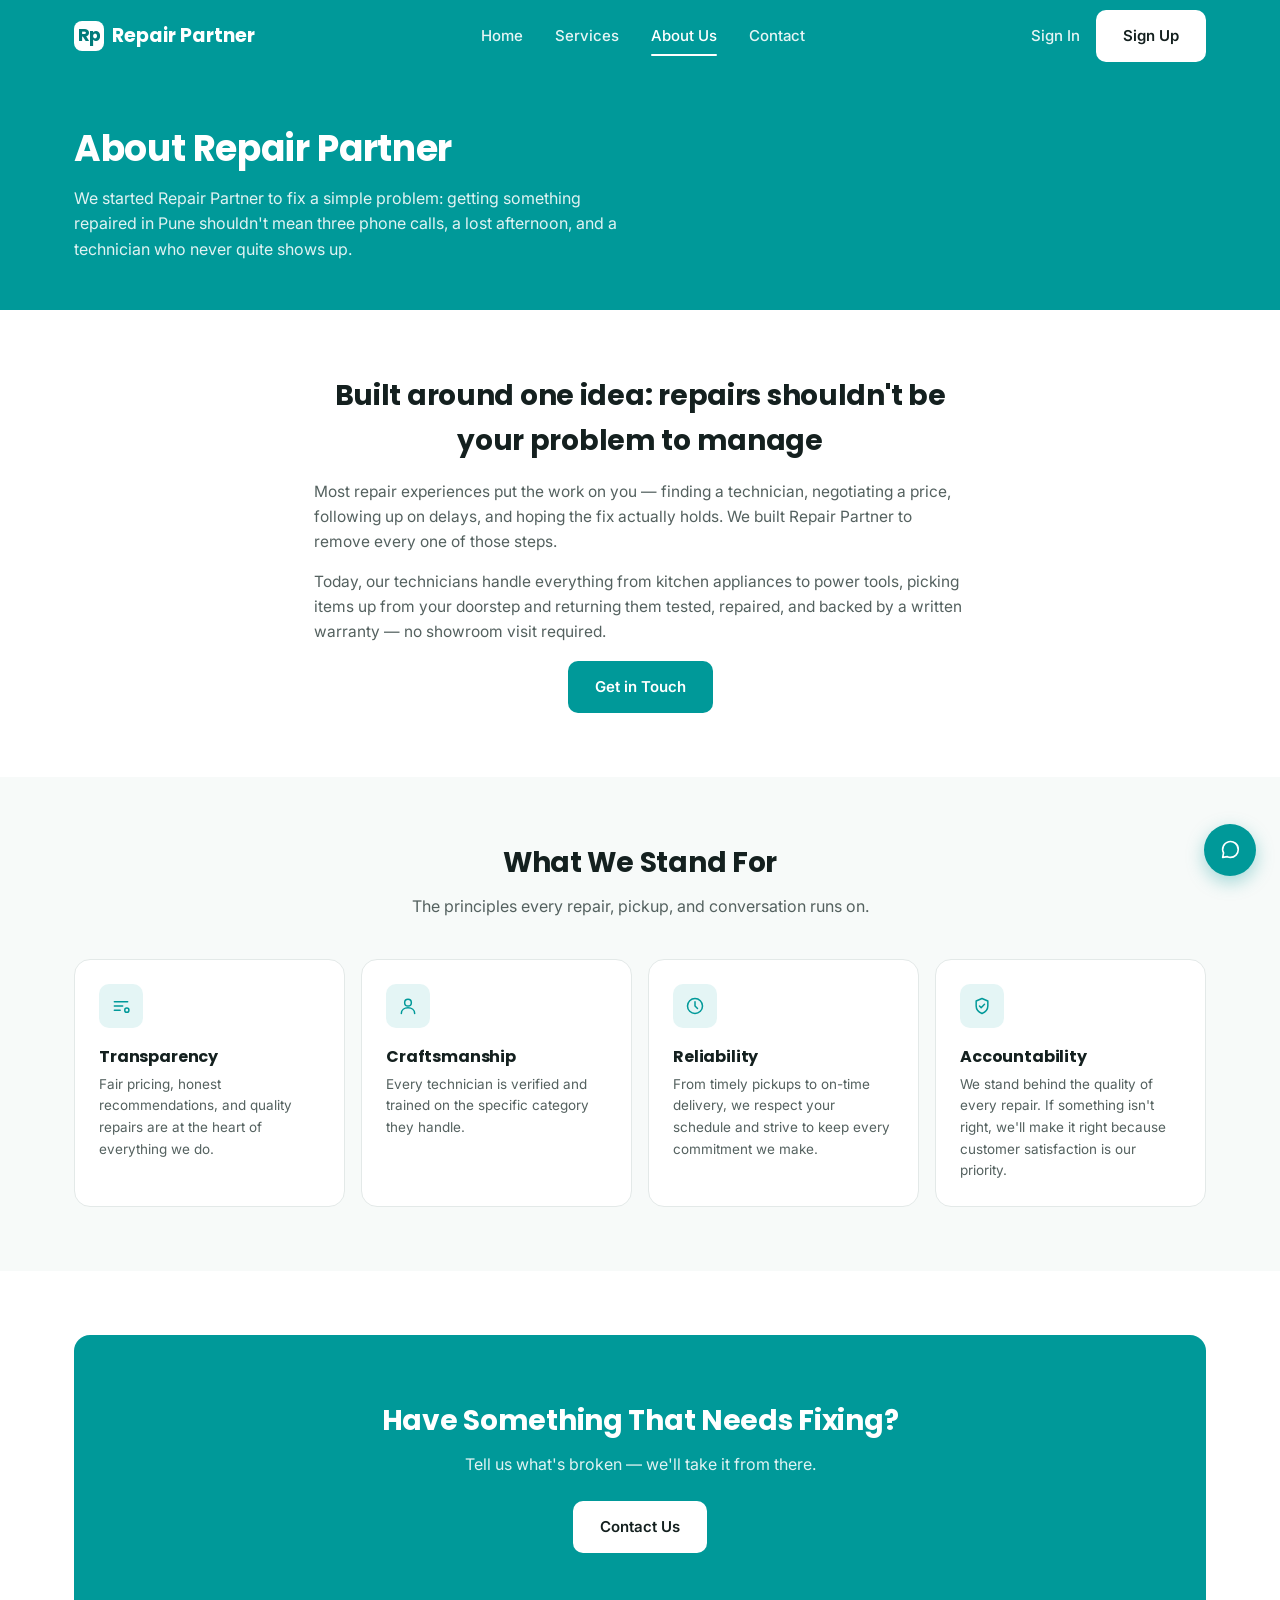
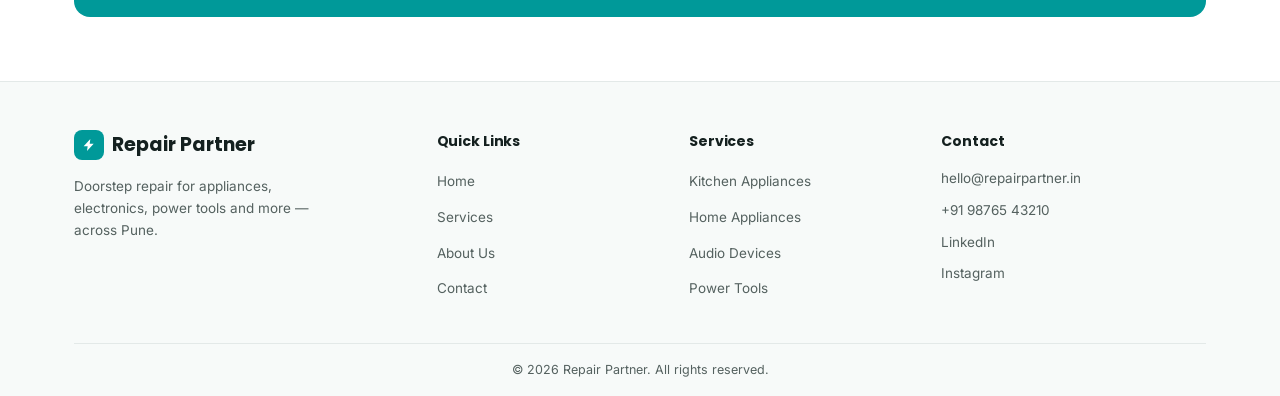
==== commit 69fe0662: "Change Contact Us page to About Us Updated the 'Contact Us' page to 'About Us' with new content and " ====
--- a/about.html
+++ b/about.html
@@ -3,7 +3,7 @@
 <head>
 <meta charset="UTF-8">
 <meta name="viewport" content="width=device-width, initial-scale=1.0">
-<title>Contact Us — Repair Partner</title>
+<title>About Us — Repair Partner</title>
 <link rel="manifest" href="manifest.json">
 <meta name="theme-color" content="#009999">
 <link rel="icon" href="icon.svg" type="image/svg+xml">
@@ -44,8 +44,10 @@
 .btn:active{ transform:translateY(0); }
 .btn-light{ background:var(--white); color:var(--ink); }
 .btn-light:hover{ background:#EFF3F2; }
-.btn-primary{ background:var(--teal); color:var(--white); width:100%; }
+.btn-primary{ background:var(--teal); color:var(--white); }
 .btn-primary:hover{ background:var(--teal-dark); }
+.btn-secondary{ background:var(--white); color:var(--ink); border-color:var(--border); }
+.btn-secondary:hover{ border-color:var(--teal); color:var(--teal); }
 
 /* Navbar (shared) */
 .navbar{ background:var(--teal); }
@@ -89,45 +91,49 @@
 .page-hero h1{ color:var(--white); font-size:36px; margin-bottom:8px; }
 .page-hero p{ color:rgba(255,255,255,0.88); font-size:16px; max-width:560px; }
 
-.icon-sq{ width:44px; height:44px; border-radius:10px; background:var(--teal-tint); display:flex; align-items:center; justify-content:center; flex:none; }
+.section-head{ text-align:center; max-width:560px; margin:0 auto var(--sp-5); }
+.section-head h2{ font-size:28px; margin-bottom:8px; }
+.section-head p{ color:var(--ink-soft); font-size:16px; }
+.section-alt{ background:var(--bg-alt); }
+
+/* Story */
+.story-grid{ display:grid; grid-template-columns:1fr 1fr; gap:var(--sp-6); align-items:center; }
+.story-copy h2{ font-size:28px; margin-bottom:var(--sp-2); }
+.story-copy p{ color:var(--ink-soft); margin-bottom:var(--sp-2); font-size:15.5px; }
+.story-visual{
+  background:var(--teal-tint); border-radius:var(--radius-card); padding:var(--sp-5);
+  display:grid; grid-template-columns:1fr 1fr; gap:var(--sp-2);
+}
+.story-stat{ background:var(--white); border-radius:12px; padding:var(--sp-3); text-align:center; }
+.story-stat b{ display:block; font-family:'Poppins',sans-serif; font-size:26px; color:var(--teal-dark); }
+.story-stat span{ font-size:13px; color:var(--ink-soft); }
+
+/* story-visual hidden per current requirements (kept in markup/CSS for future re-enable) */
+.story-visual{ display:none; }
+.story-grid{ grid-template-columns:1fr; max-width:700px; margin:0 auto; }
+.story-grid .story-copy{ text-align:center; }
+.story-grid .story-copy p{ text-align:left; }
+
+/* Values */
+.values-grid{ display:grid; grid-template-columns:repeat(4,1fr); gap:var(--sp-2); }
+.value-card{ background:var(--white); border:1px solid var(--border); border-radius:var(--radius-card); padding:var(--sp-3); transition:border-color .2s ease, transform .2s ease; }
+.value-card:hover{ border-color:var(--teal); transform:translateY(-3px); }
+.icon-sq{ width:44px; height:44px; border-radius:10px; background:var(--teal-tint); display:flex; align-items:center; justify-content:center; margin-bottom:var(--sp-2); flex:none; }
 .icon-sq svg *{ stroke:var(--teal); }
-
-/* Contact layout */
-.contact-grid{ display:grid; grid-template-columns:0.9fr 1.1fr; gap:var(--sp-5); align-items:start; }
-
-.info-card{
-  display:flex; gap:var(--sp-2); align-items:flex-start;
-  background:var(--white); border:1px solid var(--border); border-radius:var(--radius-card);
-  padding:var(--sp-3); margin-bottom:var(--sp-2); transition:border-color .2s ease;
-}
-.info-card:hover{ border-color:var(--teal); }
-.info-card h4{ font-size:15px; margin-bottom:2px; }
-.info-card p, .info-card a.info-value{ font-size:13.5px; color:var(--ink-soft); }
-.info-card a.info-value:hover{ color:var(--teal); }
-.stars-inline{ color:var(--gold); font-size:13px; letter-spacing:1px; margin-bottom:2px; }
-
-.map-card{
-  border:1px solid var(--border); border-radius:var(--radius-card); overflow:hidden; margin-top:var(--sp-3);
-}
-.map-card iframe{ width:100%; height:260px; border:0; display:block; }
-.map-caption{ padding:var(--sp-2) var(--sp-3); display:flex; align-items:center; justify-content:space-between; background:var(--bg-alt); }
-.map-caption span{ font-size:13px; color:var(--ink-soft); }
-.map-caption a{ font-size:13px; font-weight:600; color:var(--teal-dark); }
-
-/* Form */
-.form-card{ background:var(--bg-alt); border:1px solid var(--border); border-radius:var(--radius-card); padding:var(--sp-4); }
-.form-card h3{ font-size:20px; margin-bottom:4px; }
-.form-card > p{ font-size:13.5px; color:var(--ink-soft); margin-bottom:var(--sp-3); }
-.field{ margin-bottom:var(--sp-2); }
-.field label{ display:block; font-size:13.5px; font-weight:600; margin-bottom:6px; }
-.field input, .field select, .field textarea{
-  width:100%; font-family:inherit; font-size:14.5px; color:var(--ink);
-  background:var(--white); border:1.5px solid var(--border); border-radius:var(--radius-btn);
-  padding:12px 14px; transition:border-color .18s ease;
-}
-.field input:focus, .field select:focus, .field textarea:focus{ outline:none; border-color:var(--teal); }
-.field textarea{ resize:vertical; min-height:110px; }
-.field-row{ display:grid; grid-template-columns:1fr 1fr; gap:var(--sp-2); }
+.value-card h4{ font-size:16px; margin-bottom:4px; }
+.value-card p{ font-size:13.5px; color:var(--ink-soft); }
+
+/* Timeline / process */
+.timeline{ display:grid; grid-template-columns:repeat(3,1fr); gap:var(--sp-3); }
+.timeline-item{ background:var(--white); border:1px solid var(--border); border-radius:var(--radius-card); padding:var(--sp-3); }
+.timeline-year{ display:inline-block; font-size:13px; font-weight:700; color:var(--teal-dark); background:var(--teal-tint); padding:4px 12px; border-radius:999px; margin-bottom:var(--sp-2); }
+.timeline-item h4{ font-size:16px; margin-bottom:4px; }
+.timeline-item p{ font-size:13.5px; color:var(--ink-soft); }
+
+/* CTA banner */
+.cta-banner{ background:var(--teal); text-align:center; padding:var(--sp-8) var(--sp-3); border-radius:var(--radius-card); }
+.cta-banner h2{ color:var(--white); font-size:28px; margin-bottom:8px; }
+.cta-banner p{ color:rgba(255,255,255,0.88); margin-bottom:var(--sp-3); }
 
 /* Footer (shared) */
 footer{ background:var(--bg-alt); border-top:1px solid var(--border); }
@@ -144,6 +150,8 @@
 .footer-contact a:hover{ color:var(--teal); }
 .footer-bottom{ border-top:1px solid var(--border); text-align:center; padding:var(--sp-2) 0; font-size:12.5px; color:var(--ink-soft); }
 
+.chat-fab{ position:fixed; bottom:24px; right:24px; width:52px; height:52px; border-radius:50%; background:var(--teal); display:flex; align-items:center; justify-content:center; box-shadow:0 6px 18px rgba(0,153,153,0.35); z-index:50; }
+
 @media (max-width:900px){
   section{ padding:var(--sp-6) 0; }
   .btn{ display: none;}
@@ -151,8 +159,9 @@
   .hamburger{ display:flex; }
   .mobile-drawer{ display:flex; }
   .page-hero h1{ font-size:28px; }
-  .contact-grid{ grid-template-columns:1fr; gap:var(--sp-4); }
-  .field-row{ grid-template-columns:1fr; }
+  .story-grid{ grid-template-columns:1fr; gap:var(--sp-4); }
+  .values-grid{ grid-template-columns:1fr 1fr; }
+  .timeline{ grid-template-columns:1fr; }
   .footer-grid{ grid-template-columns:1fr 1fr; gap:var(--sp-3); }
   .footer-brand{ grid-column:1/-1; }
 }
@@ -177,6 +186,7 @@
     line-height: 1.1;
     color: var(--white);
   }
+  .values-grid{ grid-template-columns:1fr; }
   .footer-grid{ grid-template-columns:1fr; }
   .install-btn.is-visible{ display:flex; }
 }
@@ -208,8 +218,8 @@
     <nav class="nav-links">
       <a href="index.html">Home</a>
       <a href="services.html">Services</a>
-      <a href="about.html">About Us</a>
-      <a href="contact.html" class="active">Contact</a>
+      <a href="about.html" class="active">About Us</a>
+      <a href="contact.html">Contact</a>
     </nav>
     <div class="nav-actions">
       <button class="install-btn" id="installAppBtn" aria-label="Install App" type="button">
@@ -237,87 +247,69 @@
 
 <section class="page-hero">
   <div class="wrap">
-    <h1>Contact Us</h1>
-    <p>Have a question, a repair request, or feedback? We'd love to hear from you.</p>
+    <h1>About Repair Partner</h1>
+    <p>We started Repair Partner to fix a simple problem: getting something repaired in Pune shouldn't mean three phone calls, a lost afternoon, and a technician who never quite shows up.</p>
   </div>
 </section>
 
+<!-- STORY -->
 <section>
-  <div class="wrap contact-grid">
-
-    <!-- LEFT: contact info + map -->
-    <div>
-      <div class="info-card">
-        <div class="icon-sq"><svg width="20" height="20" viewBox="0 0 24 24" fill="none"><path d="M4 5h16v14H4z" stroke-width="1.7" stroke-linejoin="round"/><path d="M4 6l8 7 8-7" stroke-width="1.7" stroke-linejoin="round"/></svg></div>
-        <div>
-          <h4>Email</h4>
-          <a class="info-value" href="mailto:hello@repairpartner.in">hello@repairpartner.in</a>
-        </div>
-      </div>
-
-      <div class="info-card">
-        <div class="icon-sq"><svg width="20" height="20" viewBox="0 0 24 24" fill="none"><path d="M4 5c0 8.3 6.7 15 15 15l3-4-6-3-2 2c-2.5-1.2-4.5-3.2-5.7-5.7l2-2-3-6-4 3z" stroke-width="1.5" stroke-linejoin="round"/></svg></div>
-        <div>
-          <h4>Phone</h4>
-          <a class="info-value" href="tel:+919876543210">+91 98765 43210</a><br>
-          <a class="info-value" href="tel:+919123456780">+91 91234 56780</a>
-        </div>
-      </div>
-
-      <div class="info-card">
-        <div class="icon-sq"><svg width="20" height="20" viewBox="0 0 24 24" fill="none"><path d="M12 2l2.9 6 6.6.6-5 4.5 1.5 6.5-6-3.6-6 3.6 1.5-6.5-5-4.5 6.6-.6z" stroke-width="1.5" stroke-linejoin="round"/></svg></div>
-        <div>
-          <h4>Rate Us</h4>
-          <div class="stars-inline">★★★★★</div>
-          <a class="info-value" href="#" target="_blank" rel="noopener">Leave a review on Google</a>
-        </div>
-      </div>
-
-      <div class="map-card">
-        <iframe src="https://www.google.com/maps?q=Baner,Pune,Maharashtra&output=embed" loading="lazy" title="Repair Partner location map" referrerpolicy="no-referrer-when-downgrade"></iframe>
-        <div class="map-caption">
-          <span>Baner Road, Pune, Maharashtra 411045</span>
-          <a href="https://www.google.com/maps?q=Baner,Pune,Maharashtra" target="_blank" rel="noopener">Get Directions →</a>
-        </div>
-      </div>
-    </div>
-
-    <!-- RIGHT: message form -->
-    <div class="form-card">
-      <h3>Send Us a Message</h3>
-      <p>Fill in the details below and we'll get back to you within 24 hours.</p>
-      <form onsubmit="return false;">
-        <div class="field-row">
-          <div class="field">
-            <label for="name">Full Name</label>
-            <input id="name" type="text" placeholder="Your name" required>
-          </div>
-          <div class="field">
-            <label for="phone">Phone Number</label>
-            <input id="phone" type="tel" placeholder="+91 98765 43210" required>
-          </div>
-        </div>
-        <div class="field">
-          <label for="email">Email</label>
-          <input id="email" type="email" placeholder="you@email.com" required>
-        </div>
-        <div class="field">
-          <label for="topic">What can we help with?</label>
-          <select id="topic">
-            <option>Book a repair</option>
-            <option>Bulk / business repair enquiry</option>
-            <option>Order status</option>
-            <option>General question</option>
-          </select>
-        </div>
-        <div class="field">
-          <label for="message">Message</label>
-          <textarea id="message" placeholder="Tell us what's broken, or how we can help..." required></textarea>
-        </div>
-        <button type="submit" class="btn btn-primary">Send Message</button>
-      </form>
-    </div>
-
+  <div class="wrap story-grid">
+    <div class="story-copy">
+      <h2>Built around one idea: repairs shouldn't be your problem to manage</h2>
+      <p>Most repair experiences put the work on you — finding a technician, negotiating a price, following up on delays, and hoping the fix actually holds. We built Repair Partner to remove every one of those steps.</p>
+      <p>Today, our technicians handle everything from kitchen appliances to power tools, picking items up from your doorstep and returning them tested, repaired, and backed by a written warranty — no showroom visit required.</p>
+      <a href="contact.html" class="btn btn-primary">Get in Touch</a>
+    </div>
+    <div class="story-visual">
+      <div class="story-stat"><b>2000+</b><span>Repairs Completed</span></div>
+      <div class="story-stat"><b>24–48 hrs</b><span>Avg. Turnaround</span></div>
+      <div class="story-stat"><b>4.9★</b><span>Customer Rating</span></div>
+      <div class="story-stat"><b>10+</b><span>Categories Repaired</span></div>
+    </div>
+  </div>
+</section>
+
+<!-- VALUES -->
+<section class="section-alt">
+  <div class="wrap">
+    <div class="section-head">
+      <h2>What We Stand For</h2>
+      <p>The principles every repair, pickup, and conversation runs on.</p>
+    </div>
+    <div class="values-grid">
+      <div class="value-card">
+        <div class="icon-sq"><svg width="20" height="20" viewBox="0 0 24 24" fill="none"><path d="M4 7h16M4 12h10M4 17h7" stroke-width="1.8" stroke-linecap="round"/><circle cx="19" cy="17" r="2.5" stroke-width="1.8"/></svg></div>
+        <h4>Transparency</h4>
+        <p>Fair pricing, honest recommendations, and quality repairs are at the heart of everything we do.</p>
+      </div>
+      <div class="value-card">
+        <div class="icon-sq"><svg width="20" height="20" viewBox="0 0 24 24" fill="none"><circle cx="12" cy="8" r="4" stroke-width="1.8"/><path d="M4 21c0-4.4 3.6-7 8-7s8 2.6 8 7" stroke-width="1.8" stroke-linecap="round"/></svg></div>
+        <h4>Craftsmanship</h4>
+        <p>Every technician is verified and trained on the specific category they handle.</p>
+      </div>
+      <div class="value-card">
+        <div class="icon-sq"><svg width="20" height="20" viewBox="0 0 24 24" fill="none"><circle cx="12" cy="12" r="9" stroke-width="1.8"/><path d="M12 7v5l3 3" stroke-width="1.8" stroke-linecap="round"/></svg></div>
+        <h4>Reliability</h4>
+        <p>From timely pickups to on-time delivery, we respect your schedule and strive to keep every commitment we make.</p>
+      </div>
+      <div class="value-card">
+        <div class="icon-sq"><svg width="20" height="20" viewBox="0 0 24 24" fill="none"><path d="M12 3l7 3v6c0 5-3.5 7.5-7 9-3.5-1.5-7-4-7-9V6l7-3z" stroke-width="1.8" stroke-linejoin="round"/><path d="M9 12l2 2 4-4" stroke-width="1.8" stroke-linecap="round" stroke-linejoin="round"/></svg></div>
+        <h4>Accountability</h4>
+        <p>We stand behind the quality of every repair. If something isn't right, we'll make it right because customer satisfaction is our priority.</p>
+      </div>
+    </div>
+  </div>
+</section>
+
+<!-- CTA -->
+<section>
+  <div class="wrap">
+    <div class="cta-banner">
+      <h2>Have Something That Needs Fixing?</h2>
+      <p>Tell us what's broken — we'll take it from there.</p>
+      <a href="contact.html" class="btn btn-light">Contact Us</a>
+    </div>
   </div>
 </section>
 
@@ -360,6 +352,10 @@
   </div>
 </footer>
 
+<a href="contact.html" class="chat-fab" aria-label="Chat with us">
+  <svg width="22" height="22" viewBox="0 0 24 24" fill="none"><path d="M21 11.5a8.5 8.5 0 01-8.5 8.5c-1.2 0-2.3-.25-3.3-.7L4 20l1-4.8A8.5 8.5 0 1121 11.5z" stroke="white" stroke-width="1.8" stroke-linejoin="round"/></svg>
+</a>
+
 <script>
 (function(){
   let deferredPrompt = null;
